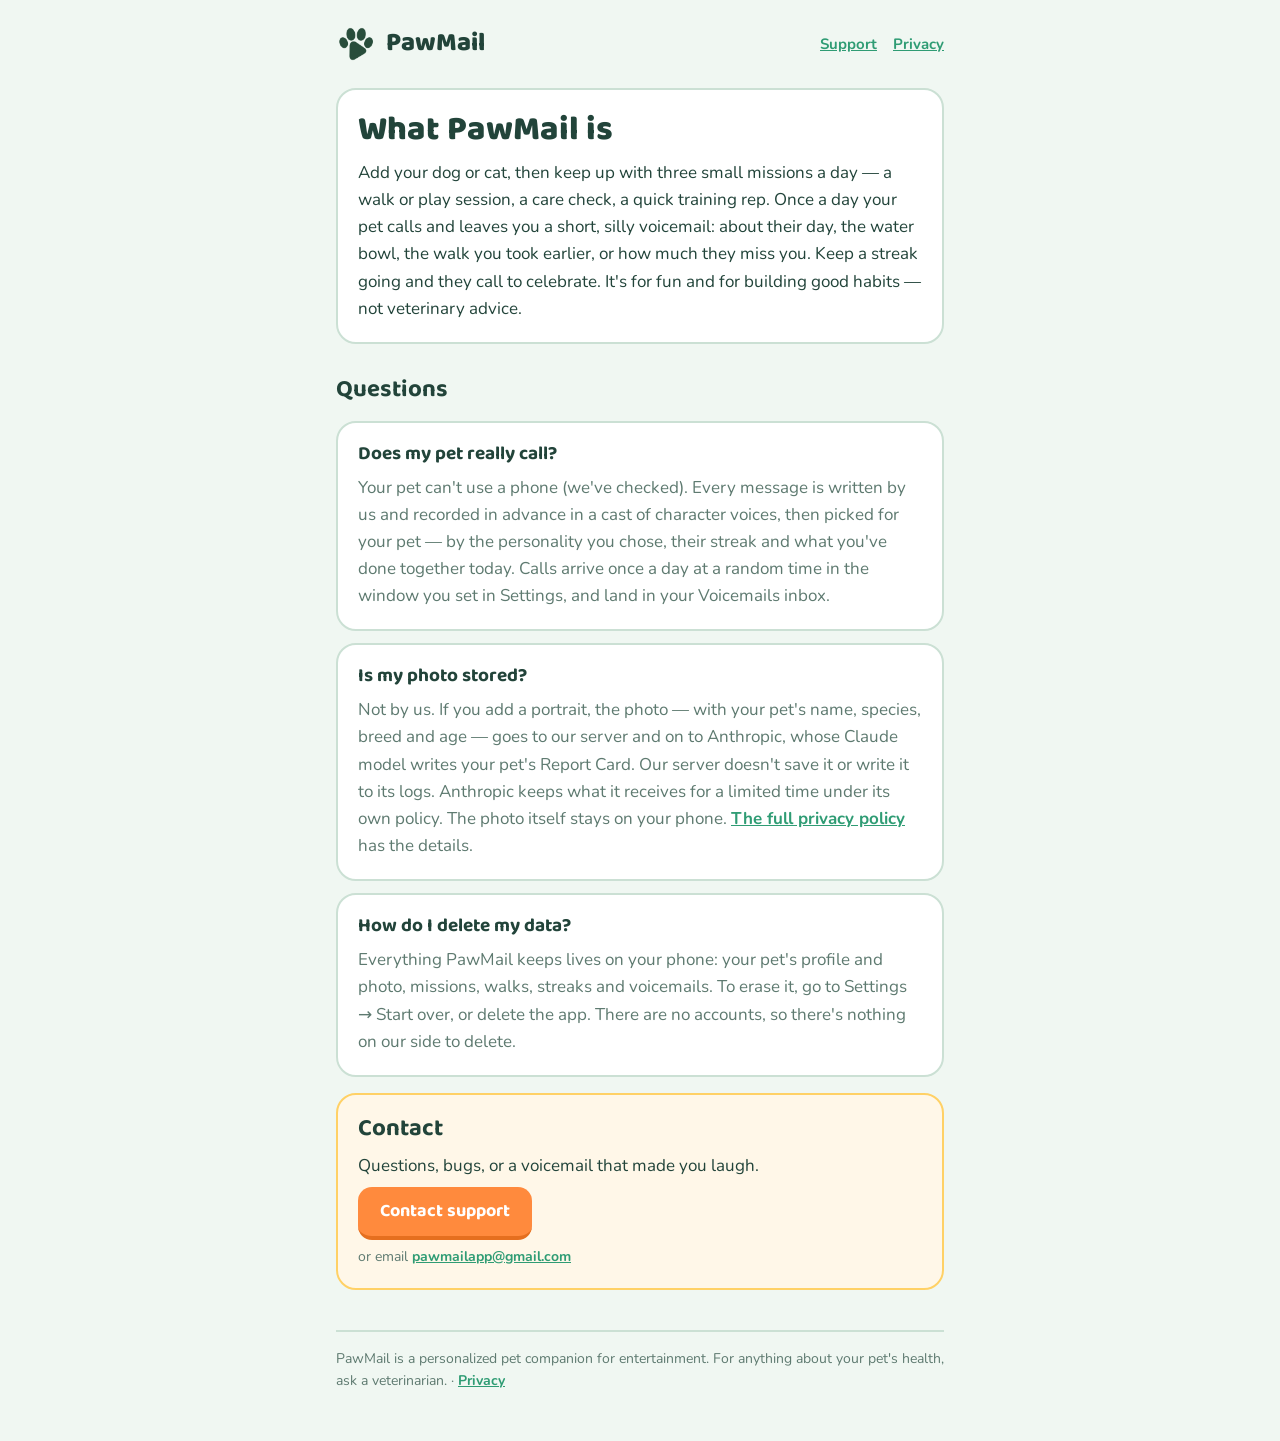
==== index.html @ 8f771036 "PawMail support site: support + privacy pages Co-Authored-By: Claude Opus 5.5 <noreply@anthropic.com" ====
<!doctype html>
<html lang="en">
<head>
  <meta charset="utf-8">
  <meta name="viewport" content="width=device-width, initial-scale=1">
  <title>PawMail — Support</title>
  <meta name="description" content="PawMail support: what the app is, how the daily voicemails work, and how your data is handled.">
  <link rel="icon" href="mark.png">
  <link rel="preconnect" href="https://fonts.googleapis.com">
  <link rel="preconnect" href="https://fonts.gstatic.com" crossorigin>
  <link href="https://fonts.googleapis.com/css2?family=Baloo+2:wght@700;800&family=Nunito:wght@400;700&display=swap" rel="stylesheet">
  <link rel="stylesheet" href="style.css">
</head>
<body>
  <main>
    <nav aria-label="Site">
      <a class="brand" href="index.html"><img src="mark.png" alt="">PawMail</a>
      <div class="links">
        <a href="index.html" aria-current="page">Support</a>
        <a href="privacy.html">Privacy</a>
      </div>
    </nav>

    <section class="card">
      <h1>What PawMail is</h1>
      <p>
        Add your dog or cat, then keep up with three small missions a day — a walk or play session,
        a care check, a quick training rep. Once a day your pet calls and leaves you a short, silly
        voicemail: about their day, the water bowl, the walk you took earlier, or how much they miss
        you. Keep a streak going and they call to celebrate. It's for fun and for building good
        habits — not veterinary advice.
      </p>
    </section>

    <section class="faq" aria-labelledby="faq">
      <h2 id="faq">Questions</h2>

      <div class="card">
        <h3>Does my pet really call?</h3>
        <p>
          Your pet can't use a phone (we've checked). Every message is written by us and recorded in
          advance in a cast of character voices, then picked for your pet — by the personality you
          chose, their streak and what you've done together today. Calls arrive once a day at a random
          time in the window you set in Settings, and land in your Voicemails inbox.
        </p>
      </div>

      <div class="card">
        <h3>Is my photo stored?</h3>
        <p>
          Not by us. If you add a portrait, the photo — with your pet's name, species, breed and
          age — goes to our server and on to Anthropic, whose Claude model writes your pet's Report
          Card. Our server doesn't save it or write it to its logs. Anthropic keeps what it receives
          for a limited time under its own policy. The photo itself stays on your phone.
          <a href="privacy.html">The full privacy policy</a> has the details.
        </p>
      </div>

      <div class="card">
        <h3>How do I delete my data?</h3>
        <p>
          Everything PawMail keeps lives on your phone: your pet's profile and photo, missions,
          walks, streaks and voicemails. To erase it, go to Settings → Start over, or delete the app.
          There are no accounts, so there's nothing on our side to delete.
        </p>
      </div>
    </section>

    <section class="card contact" aria-labelledby="contact">
      <h2 id="contact" style="margin-top:0">Contact</h2>
      <p>Questions, bugs, or a voicemail that made you laugh.</p>
      <p><a class="button" href="#">Contact support</a></p>
      <p class="small">or email <a href="mailto:pawmailapp@gmail.com">pawmailapp@gmail.com</a></p>
    </section>

    <footer>
      PawMail is a personalized pet companion for entertainment. For anything about your pet's
      health, ask a veterinarian. · <a href="privacy.html">Privacy</a>
    </footer>
  </main>
</body>
</html>
---- style.css ----
/* PawMail support site. Colours are the app's own, from constants/theme.ts. */
:root {
  --bg: #f0f7f2;
  --ink: #22443a;
  --ink-soft: #5e7a70;
  --orange: #ff8a3d;
  --green: #2f9c74;
  --gold: #ffd166;
  --gold-tint: #fff7e8;
  --card: #ffffff;
  --cream: #fefdf5;
  --line: #cbe0d4;
}

* { box-sizing: border-box; }

html { -webkit-text-size-adjust: 100%; }

body {
  margin: 0;
  background: var(--bg);
  color: var(--ink);
  font-family: 'Nunito', system-ui, -apple-system, sans-serif;
  font-size: 17px;
  line-height: 1.6;
}

main {
  max-width: 640px;
  margin: 0 auto;
  padding: 24px 16px 48px;
}

h1, h2, h3, .brand {
  font-family: 'Baloo 2', system-ui, sans-serif;
  line-height: 1.2;
  margin: 0;
}

h1 { font-size: 34px; font-weight: 800; }
h2 { font-size: 24px; font-weight: 700; margin-top: 32px; }
h3 { font-size: 19px; font-weight: 700; }

p { margin: 8px 0 0; }

a { color: var(--green); font-weight: 700; }
a:focus-visible { outline: 3px solid var(--orange); outline-offset: 2px; border-radius: 4px; }

.brand {
  display: flex;
  align-items: center;
  gap: 10px;
  font-size: 26px;
  font-weight: 800;
  text-decoration: none;
  color: var(--ink);
}
.brand img { width: 40px; height: 40px; }

nav {
  display: flex;
  justify-content: space-between;
  align-items: center;
  flex-wrap: wrap;
  gap: 8px 16px;
  margin-bottom: 24px;
}
nav .links { display: flex; gap: 16px; font-size: 15px; }

.card {
  background: var(--card);
  border: 2px solid var(--line);
  border-radius: 20px;
  padding: 20px;
  margin-top: 16px;
}

.hero {
  background: var(--cream);
  border: 3px solid var(--ink);
  border-radius: 28px;
  padding: 28px 20px;
  text-align: center;
}
.hero img { width: 88px; height: 88px; }
.hero .tagline { font-size: 19px; color: var(--ink-soft); margin-top: 4px; }

.contact {
  background: var(--gold-tint);
  border-color: var(--gold);
}

.faq h3 + p { color: var(--ink-soft); }
.faq .card + .card { margin-top: 12px; }

ul { margin: 8px 0 0; padding-left: 22px; }
li + li { margin-top: 4px; }

.muted { color: var(--ink-soft); font-size: 15px; }
.small { color: var(--ink-soft); font-size: 14px; margin-top: 6px; }

/* The "Contact support" button: the app's primary orange, with its 3D lip. */
.button {
  display: inline-block;
  background: var(--orange);
  color: #ffffff;
  font-family: 'Baloo 2', system-ui, sans-serif;
  font-size: 18px;
  font-weight: 700;
  text-decoration: none;
  padding: 10px 22px;
  min-height: 48px;
  border-radius: 14px;
  border-bottom: 4px solid #e56f1f;
}

footer {
  margin-top: 40px;
  padding-top: 16px;
  border-top: 2px solid var(--line);
  font-size: 14px;
  color: var(--ink-soft);
}
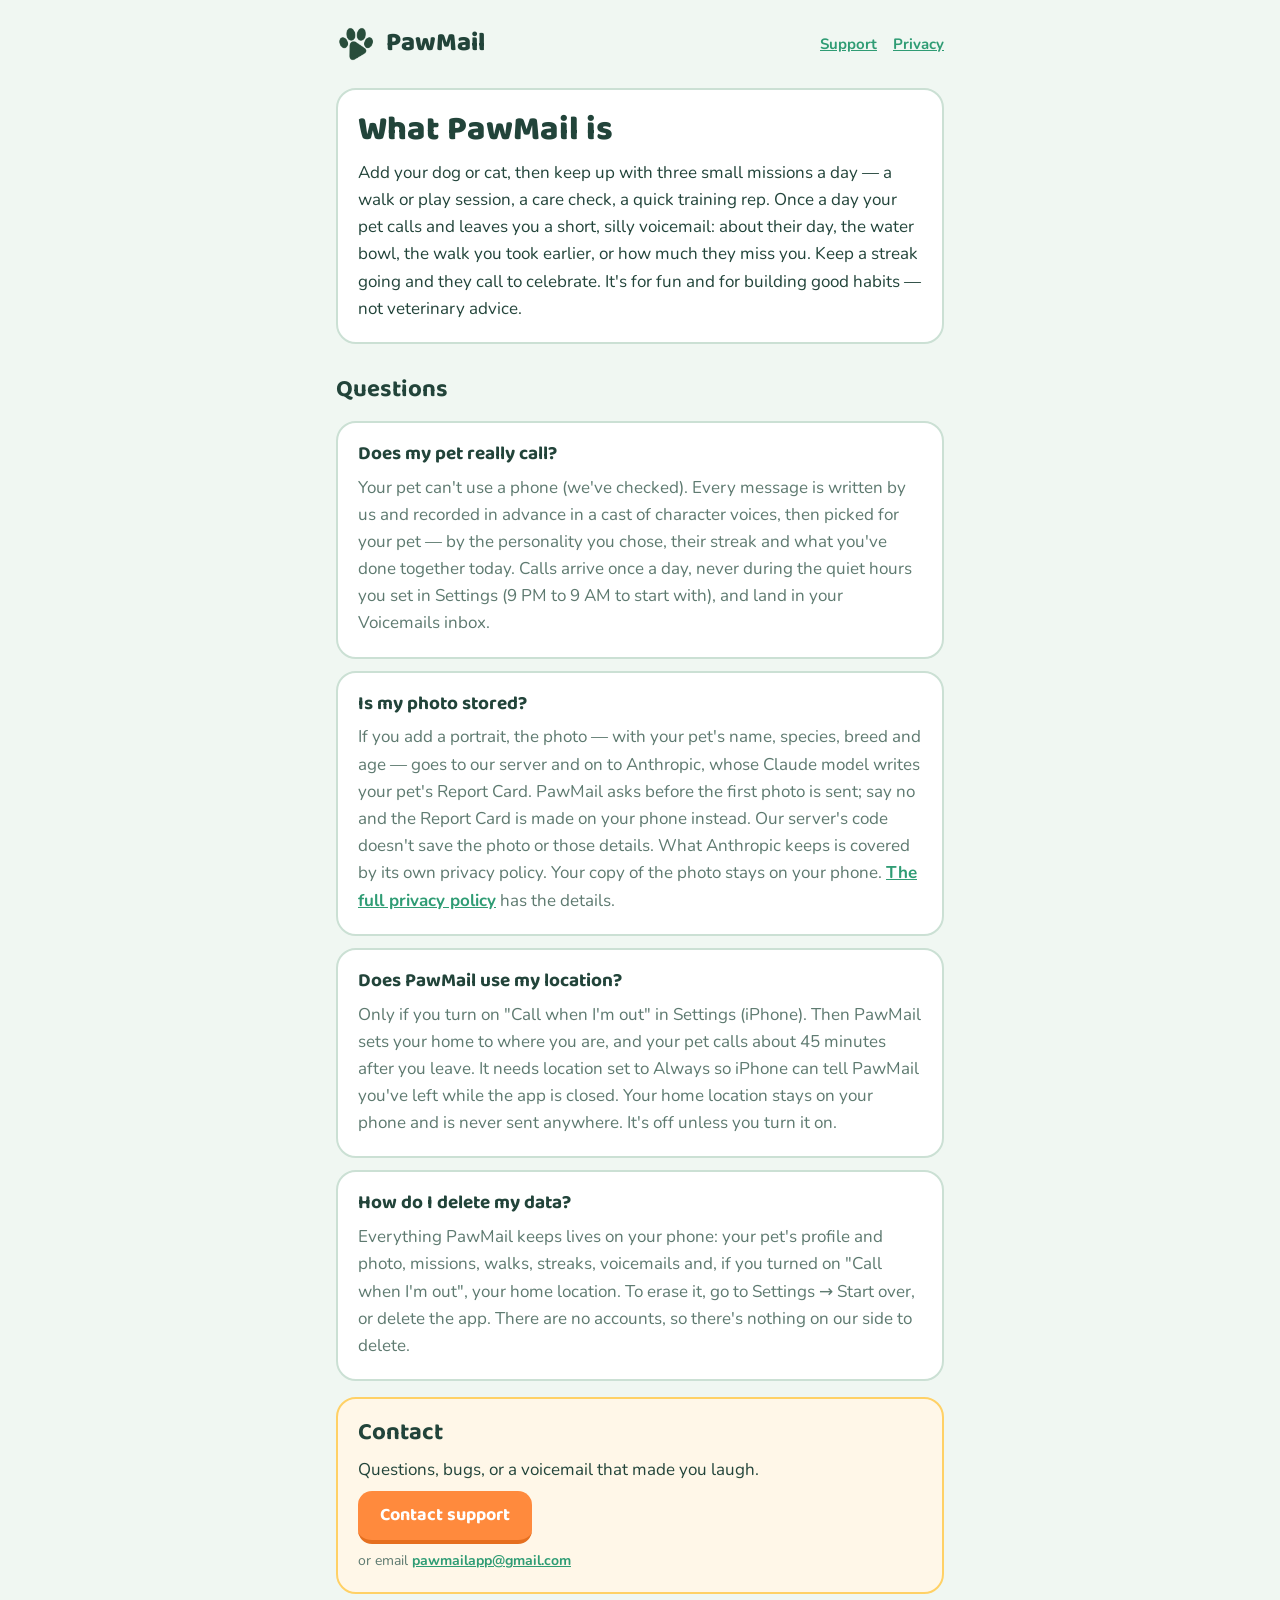
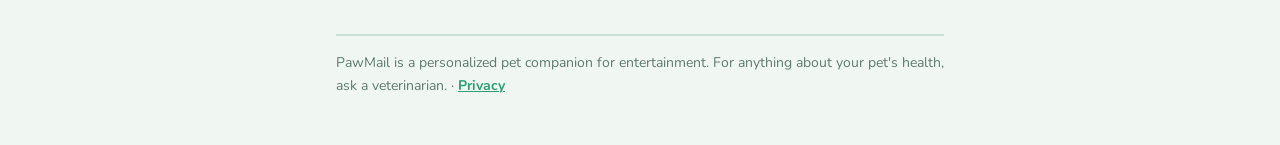
==== commit aac7cf68: "Support + privacy: quiet hours, photo consent, location, server wording Co-Authored-By: Claude Opus " ====
--- a/index.html
+++ b/index.html
@@ -40,19 +40,30 @@
         <p>
           Your pet can't use a phone (we've checked). Every message is written by us and recorded in
           advance in a cast of character voices, then picked for your pet — by the personality you
-          chose, their streak and what you've done together today. Calls arrive once a day at a random
-          time in the window you set in Settings, and land in your Voicemails inbox.
+          chose, their streak and what you've done together today. Calls arrive once a day, never during
+          the quiet hours you set in Settings (9 PM to 9 AM to start with), and land in your Voicemails inbox.
         </p>
       </div>
 
       <div class="card">
         <h3>Is my photo stored?</h3>
         <p>
-          Not by us. If you add a portrait, the photo — with your pet's name, species, breed and
-          age — goes to our server and on to Anthropic, whose Claude model writes your pet's Report
-          Card. Our server doesn't save it or write it to its logs. Anthropic keeps what it receives
-          for a limited time under its own policy. The photo itself stays on your phone.
+          If you add a portrait, the photo — with your pet's name, species, breed and age — goes to
+          our server and on to Anthropic, whose Claude model writes your pet's Report Card. PawMail
+          asks before the first photo is sent; say no and the Report Card is made on your phone
+          instead. Our server's code doesn't save the photo or those details. What Anthropic keeps is
+          covered by its own privacy policy. Your copy of the photo stays on your phone.
           <a href="privacy.html">The full privacy policy</a> has the details.
+        </p>
+      </div>
+
+      <div class="card">
+        <h3>Does PawMail use my location?</h3>
+        <p>
+          Only if you turn on "Call when I'm out" in Settings (iPhone). Then PawMail sets your home to
+          where you are, and your pet calls about 45 minutes after you leave. It needs location set to
+          Always so iPhone can tell PawMail you've left while the app is closed. Your home location stays
+          on your phone and is never sent anywhere. It's off unless you turn it on.
         </p>
       </div>
 
@@ -60,7 +71,7 @@
         <h3>How do I delete my data?</h3>
         <p>
           Everything PawMail keeps lives on your phone: your pet's profile and photo, missions,
-          walks, streaks and voicemails. To erase it, go to Settings → Start over, or delete the app.
+          walks, streaks, voicemails and, if you turned on "Call when I'm out", your home location. To erase it, go to Settings → Start over, or delete the app.
           There are no accounts, so there's nothing on our side to delete.
         </p>
       </div>
@@ -69,7 +80,7 @@
     <section class="card contact" aria-labelledby="contact">
       <h2 id="contact" style="margin-top:0">Contact</h2>
       <p>Questions, bugs, or a voicemail that made you laugh.</p>
-      <p><a class="button" href="#">Contact support</a></p>
+      <p><a class="button" href="https://docs.google.com/forms/d/e/1FAIpQLSeoAYVey_ynM-Vv7q3zIGCcPxEqHhMEvuzPl6EVBY-hi6FI8w/viewform">Contact support</a></p>
       <p class="small">or email <a href="mailto:pawmailapp@gmail.com">pawmailapp@gmail.com</a></p>
     </section>
 
